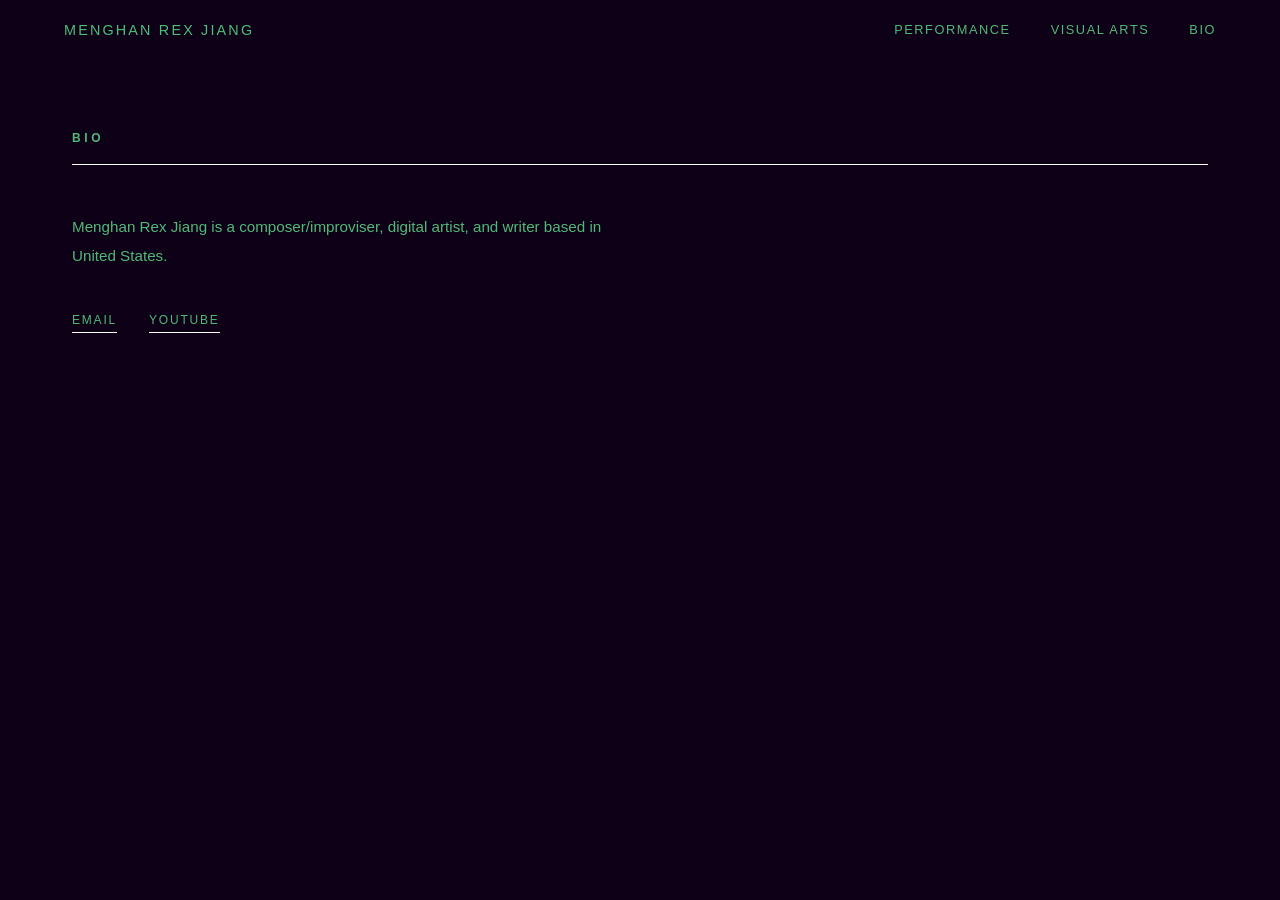
==== bio.html @ ae7cb4e9 "Add files via upload" ====
<!DOCTYPE html>
<html lang="en-US">
<head>
  <meta charset="UTF-8" />
  <meta name="viewport" content="width=device-width, initial-scale=1.0"/>
  <title>Bio</title>
  <link rel="stylesheet" href="style.css" />
</head>

<body>
  <!-- 导航栏 -->
  <nav id="navbar">
    <span class="nav-name">
      <a href="index.html">Menghan Rex Jiang</a>
    </span>
    <div class="nav-links">
      <a href="performance.html">Performance</a>
      <a href="visual-art.html">Visual Arts</a>
      <a href="bio.html">Bio</a>
    </div>
  </nav>

 <!-- Bio 区块 -->
  <section id="about" class="section about-section">
    <h2 class="section-title">Bio</h2>
    <div class="about-content">
      <p>
        Menghan Rex Jiang is a composer/improviser, digital artist, and writer based in 
        United States.  
      </p>
      <div class="contact-links">
        <a href="rxsrecs@gmail.com">Email</a>
        <a href="https://youtube.com/channel/UCQjOI5kVeLIl44JwUlTnqJA" target="_blank">
            YouTube
        </a>
      </div>
    </div>
  </section>
</body>
</html>
---- style.css ----
/* ==============================
   CSS 变量 & Reset
============================== */
:root {
  --bg: #0e0017;
  --surface: #12001d;
  --border: #ffffff;
  --text-primary: #4dbe79;
  --text-secondary: #50b978;
  --accent: #f0f0f0;
  --font: 'Helvetica Neue', Helvetica, Arial, sans-serif;
  --transition: 0.3s ease;
  --radius: 4px;
}

*, *::before, *::after {
  box-sizing: border-box;
  margin: 0;
  padding: 0;
}

html {
  scroll-behavior: smooth;
  font-size: 16px;
}

body {
  background-color: var(--bg);
  color: var(--text-primary);
  font-family: var(--font);
  line-height: 1.6;
  -webkit-font-smoothing: antialiased;
}

img {
  display: block;
  width: 100%;
  height: 100%;
  object-fit: cover;
}

a {
  color: var(--text-primary);
  text-decoration: none;
  transition: opacity var(--transition);
}

a:hover {
  opacity: 0.6;
}

/* ==============================
   导航栏
============================== */
#navbar {
  position: fixed;
  top: 0;
  left: 0;
  width: 100%;
  z-index: 100;
  display: flex;
  justify-content: space-between;
  align-items: center;
  padding: 1.2rem 4rem;
  background: #0e0017;
  backdrop-filter: blur(12px);
  border-bottom: 1px solid transparent;
  transition: border-color var(--transition);
}

#navbar.scrolled {
  border-bottom-color: var(--border);
}

.nav-name {
  font-size: 0.9rem;
  letter-spacing: 0.15em;
  text-transform: uppercase;
  font-weight: 500;
}

.nav-links {
  display: flex;
  gap: 2.5rem;
}

.nav-links a {
  font-size: 0.8rem;
  letter-spacing: 0.12em;
  text-transform: uppercase;
  color: var(--text-secondary);
  transition: color var(--transition);
}

.nav-links a:hover {
  color: var(--text-primary);
  opacity: 1;
}

/* ==============================
   Hero
============================== */
#hero {
  height: 100vh;
  display: flex;
  align-items: center;
  justify-content: center;
  text-align: center;
}

.hero-content h1 {
  font-size: clamp(2.5rem, 8vw, 7rem);
  font-weight: 300;
  letter-spacing: 0.05em;
  line-height: 1.1;
}

.hero-sub {
  margin-top: 1rem;
  font-size: 0.85rem;
  letter-spacing: 0.25em;
  text-transform: uppercase;
  color: var(--text-secondary);
}

.hero-line {
  width: 1px;
  height: 60px;
  background: var(--border);
  margin: 2.5rem auto 0;
  animation: fadeDown 1.2s ease forwards;
}

@keyframes fadeDown {
  from { opacity: 0; transform: scaleY(0); transform-origin: top; }
  to   { opacity: 1; transform: scaleY(1); }
}

/* ==============================
   Section 通用
============================== */
.section {
  max-width: 1200px;
  margin: 0 auto;
  padding: 8rem 2rem;
}

.section-title {
  font-size: 0.75rem;
  letter-spacing: 0.3em;
  text-transform: uppercase;
  color: var(--text-secondary);
  margin-bottom: 3rem;
  padding-bottom: 1rem;
  border-bottom: 1px solid var(--border);
}

/* ==============================
   Grid & Cards
============================== */
.grid {
  display: grid;
  grid-template-columns: repeat(auto-fill, minmax(300px, 1fr));
  gap: 1.5rem;
}

.card {
  background: var(--surface);
  border: 1px solid var(--border);
  border-radius: var(--radius);
  overflow: hidden;
  cursor: pointer;
  transition: border-color var(--transition), transform var(--transition);
}

.card:hover {
  border-color: #555;
  transform: translateY(-3px);
}

/* 缩略图容器 */
.card-thumb {
  position: relative;
  width: 100%;
  aspect-ratio: 16 / 9;
  overflow: hidden;
  background: #111;
}

.card-thumb img {
  transition: transform 0.5s ease, opacity var(--transition);
  opacity: 0.85;
}

.card:hover .card-thumb img {
  transform: scale(1.04);
  opacity: 1;
}

/* 播放按钮 */
.play-btn {
  position: absolute;
  inset: 0;
  display: flex;
  align-items: center;
  justify-content: center;
  font-size: 1.8rem;
  color: rgba(255,255,255,0.9);
  background: rgba(0,0,0,0.3);
  opacity: 0;
  transition: opacity var(--transition);
}

.card:hover .play-btn {
  opacity: 1;
}

/* 艺术作品 Overlay */
.art-thumb {
  aspect-ratio: 16 / 9;
}

.art-overlay {
  position: absolute;
  inset: 0;
  display: flex;
  align-items: center;
  justify-content: center;
  background: rgba(0,0,0,0.5);
  opacity: 0;
  transition: opacity var(--transition);
  font-size: 0.75rem;
  letter-spacing: 0.2em;
  text-transform: uppercase;
}

.card:hover .art-overlay {
  opacity: 1;
}

/* Card 信息区 */
.card-info {
  padding: 1rem 1.2rem;
}

.card-info h3 {
  font-size: 0.95rem;
  font-weight: 400;
  margin-bottom: 0.3rem;
}

.card-info p {
  font-size: 0.75rem;
  color: var(--text-secondary);
  letter-spacing: 0.05em;
}

/* ==============================
   About
============================== */
.about-section {
  border-top: 1px solid var(--border);
}

.about-content {
  max-width: 560px;
}

.about-content p {
  font-size: 0.95rem;
  color: var(--text-secondary);
  line-height: 1.9;
  margin-bottom: 2.5rem;
}

.contact-links {
  display: flex;
  gap: 2rem;
}

.contact-links a {
  font-size: 0.75rem;
  letter-spacing: 0.15em;
  text-transform: uppercase;
  color: var(--text-secondary);
  border-bottom: 1px solid var(--border);
  padding-bottom: 2px;
  transition: color var(--transition), border-color var(--transition);
}

.contact-links a:hover {
  color: var(--text-primary);
  border-color: var(--text-primary);
  opacity: 1;
}

/* ==============================
   Footer
============================== */
footer {
  text-align: center;
  padding: 2rem;
  font-size: 0.7rem;
  color: var(--border);
  letter-spacing: 0.1em;
  border-top: 1px solid var(--border);
}

/* ==============================
   Modal — 通用
============================== */
.modal {
  position: fixed;
  inset: 0;
  z-index: 200;
  display: flex;
  align-items: center;
  justify-content: center;
}

.modal.hidden {
  display: none;
}

.modal-backdrop {
  position: absolute;
  inset: 0;
  background: rgba(0, 0, 0, 0.92);
  cursor: pointer;
}

.modal-body {
  position: relative;
  z-index: 1;
  width: 90%;
  max-width: 900px;
  animation: modalIn 0.25s ease;
}

@keyframes modalIn {
  from { opacity: 0; transform: scale(0.96); }
  to   { opacity: 1; transform: scale(1); }
}

.modal-close {
  position: absolute;
  top: -2.5rem;
  right: 0;
  background: none;
  border: none;
  color: var(--text-secondary);
  font-size: 1rem;
  cursor: pointer;
  letter-spacing: 0.05em;
  transition: color var(--transition);
}

.modal-close:hover {
  color: var(--text-primary);
}

/* 视频 Modal */
.video-wrapper {
  position: relative;
  width: 100%;
  aspect-ratio: 16 / 9;
  background: #000;
}

.video-wrapper iframe {
  position: absolute;
  inset: 0;
  width: 100%;
  height: 100%;
}

/* 图片 Modal */
.img-modal-body {
  max-width: 90vh;
  text-align: center;
}

#modal-img {
  width: 100%;
  height: auto;
  max-height: 85vh;
  object-fit: contain;
  border-radius: var(--radius);
}

/* ==============================
   响应式
============================== */
@media (max-width: 768px) {
  #navbar {
    padding: 1rem 1.5rem;
  }

  .nav-links {
    gap: 1.5rem;
  }

  .section {
    padding: 5rem 1.2rem;
  }

  .grid {
    grid-template-columns: 1fr;
  }
}

@media (max-width: 480px) {
  .nav-links a {
    font-size: 0.7rem;
  }

  .contact-links {
    flex-direction: column;
    gap: 1rem;
  }
}
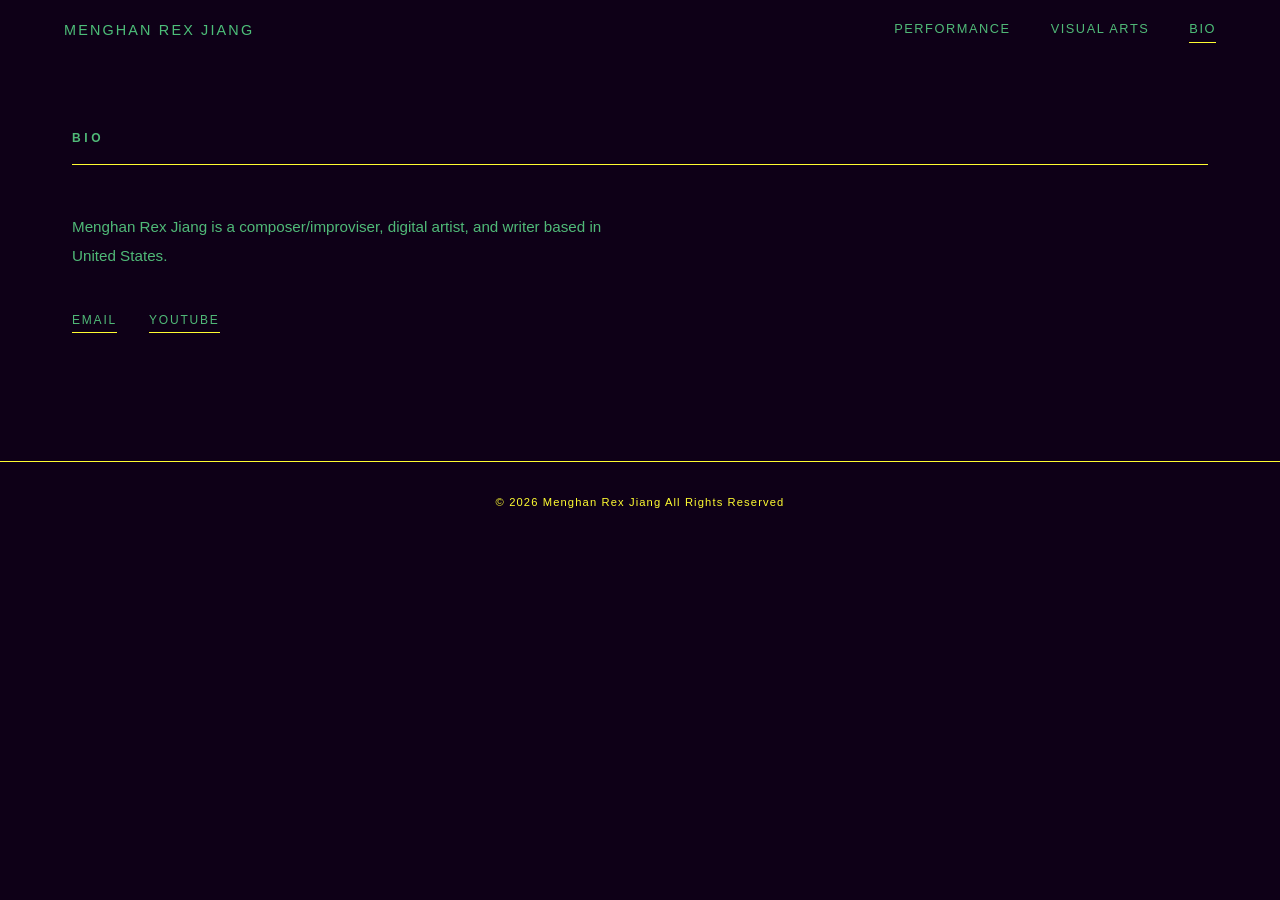
==== commit bd5d617e: "Fix site-wide bugs, accessibility and meta tags - Fix artwork lightbox not opening on visual-art.htm" ====
--- a/bio.html
+++ b/bio.html
@@ -2,39 +2,61 @@
 <html lang="en-US">
 <head>
   <meta charset="UTF-8" />
-  <meta name="viewport" content="width=device-width, initial-scale=1.0"/>
-  <title>Bio</title>
+  <meta name="viewport" content="width=device-width, initial-scale=1.0" />
+  <title>Bio — Menghan Rex Jiang</title>
+  <meta name="description" content="Menghan Rex Jiang is a composer/improviser, digital artist, and writer based in the United States." />
+  <meta name="author" content="Menghan Rex Jiang" />
+  <meta name="theme-color" content="#0e0017" />
+  <link rel="canonical" href="https://rexcain.github.io/bio.html" />
+  <link rel="icon" href="favicon.svg" type="image/svg+xml" />
+
+  <!-- 分享预览（Open Graph / Twitter） -->
+  <meta property="og:type" content="website" />
+  <meta property="og:url" content="https://rexcain.github.io/bio.html" />
+  <meta property="og:title" content="Bio — Menghan Rex Jiang" />
+  <meta property="og:description" content="Menghan Rex Jiang is a composer/improviser, digital artist, and writer based in the United States." />
+  <meta name="twitter:card" content="summary" />
+
   <link rel="stylesheet" href="style.css" />
 </head>
 
 <body>
+  <a class="skip-link" href="#main">Skip to content</a>
+
   <!-- 导航栏 -->
-  <nav id="navbar">
-    <span class="nav-name">
-      <a href="index.html">Menghan Rex Jiang</a>
-    </span>
-    <div class="nav-links">
+  <header id="navbar">
+    <a class="nav-name" href="index.html">Menghan Rex Jiang</a>
+    <nav class="nav-links" aria-label="Main">
       <a href="performance.html">Performance</a>
       <a href="visual-art.html">Visual Arts</a>
-      <a href="bio.html">Bio</a>
-    </div>
-  </nav>
+      <a href="bio.html" aria-current="page">Bio</a>
+    </nav>
+  </header>
 
- <!-- Bio 区块 -->
-  <section id="about" class="section about-section">
-    <h2 class="section-title">Bio</h2>
-    <div class="about-content">
-      <p>
-        Menghan Rex Jiang is a composer/improviser, digital artist, and writer based in 
-        United States.  
-      </p>
-      <div class="contact-links">
-        <a href="rxsrecs@gmail.com">Email</a>
-        <a href="https://youtube.com/channel/UCQjOI5kVeLIl44JwUlTnqJA" target="_blank">
-            YouTube
-        </a>
+  <main id="main">
+
+    <!-- Bio 区块 -->
+    <section id="about" class="section about-section" aria-labelledby="about-title">
+      <h1 id="about-title" class="section-title">Bio</h1>
+      <div class="about-content">
+        <p>
+          Menghan Rex Jiang is a composer/improviser, digital artist, and writer based in
+          United States.
+        </p>
+        <div class="contact-links">
+          <a href="mailto:rxsrecs@gmail.com">Email</a>
+          <a href="https://youtube.com/channel/UCQjOI5kVeLIl44JwUlTnqJA" target="_blank" rel="noopener noreferrer">YouTube</a>
+        </div>
       </div>
-    </div>
-  </section>
+    </section>
+
+  </main>
+
+  <!-- Footer -->
+  <footer>
+    <p>© <span id="year">2026</span> Menghan Rex Jiang All Rights Reserved</p>
+  </footer>
+
+  <script src="script.js"></script>
 </body>
 </html>
--- a/style.css
+++ b/style.css
@@ -4,7 +4,7 @@
 :root {
   --bg: #0e0017;
   --surface: #12001d;
-  --border: #ffffff;
+  --border: #fffc31;
   --text-primary: #4dbe79;
   --text-secondary: #50b978;
   --accent: #f0f0f0;
@@ -47,6 +47,27 @@
 
 a:hover {
   opacity: 0.6;
+}
+
+:focus-visible {
+  outline: 1px solid var(--text-primary);
+  outline-offset: 3px;
+}
+
+/* 跳到正文（键盘用户） */
+.skip-link {
+  position: absolute;
+  top: -100px;
+  left: 1rem;
+  z-index: 300;
+  padding: 0.5rem 1rem;
+  background: var(--text-primary);
+  color: var(--bg);
+  font-size: 0.8rem;
+}
+
+.skip-link:focus {
+  top: 1rem;
 }
 
 /* ==============================
@@ -97,6 +118,13 @@
   opacity: 1;
 }
 
+/* 当前所在页面 */
+.nav-links a[aria-current="page"] {
+  color: var(--text-primary);
+  border-bottom: 1px solid var(--border);
+  padding-bottom: 2px;
+}
+
 /* ==============================
    Hero
 ============================== */
@@ -173,9 +201,26 @@
   transition: border-color var(--transition), transform var(--transition);
 }
 
-.card:hover {
+.card:hover,
+.card:focus-visible {
   border-color: #555;
   transform: translateY(-3px);
+}
+
+/* 滚动进入动画：用 translate 属性，不和 hover 的 transform 冲突 */
+.card.reveal {
+  opacity: 0;
+  translate: 0 20px;
+  transition:
+    opacity 0.5s ease var(--reveal-delay, 0s),
+    translate 0.5s ease var(--reveal-delay, 0s),
+    border-color var(--transition),
+    transform var(--transition);
+}
+
+.card.reveal.is-visible {
+  opacity: 1;
+  translate: 0 0;
 }
 
 /* 缩略图容器 */
@@ -192,7 +237,8 @@
   opacity: 0.85;
 }
 
-.card:hover .card-thumb img {
+.card:hover .card-thumb img,
+.card:focus-visible .card-thumb img {
   transform: scale(1.04);
   opacity: 1;
 }
@@ -211,8 +257,19 @@
   transition: opacity var(--transition);
 }
 
-.card:hover .play-btn {
+.card:hover .play-btn,
+.card:focus-visible .play-btn {
   opacity: 1;
+}
+
+/* 图片加载失败时的占位 */
+.card-thumb.is-broken {
+  background:
+    repeating-linear-gradient(45deg, var(--bg) 0 10px, var(--surface) 10px 20px);
+}
+
+.card-thumb.is-broken img {
+  visibility: hidden;
 }
 
 /* 艺术作品 Overlay */
@@ -234,7 +291,8 @@
   text-transform: uppercase;
 }
 
-.card:hover .art-overlay {
+.card:hover .art-overlay,
+.card:focus-visible .art-overlay {
   opacity: 1;
 }
 
@@ -344,8 +402,9 @@
 
 .modal-close {
   position: absolute;
-  top: -2.5rem;
-  right: 0;
+  top: -2.75rem;
+  right: -0.5rem;
+  padding: 0.5rem;
   background: none;
   border: none;
   color: var(--text-secondary);
@@ -410,8 +469,30 @@
 }
 
 @media (max-width: 480px) {
+  /* 名字一行、链接一行，避免挤在一起换行 */
+  #navbar {
+    padding: 0.9rem 1rem;
+    flex-direction: column;
+    align-items: flex-start;
+    gap: 0.4rem;
+  }
+
+  .nav-name,
+  .nav-links a {
+    white-space: nowrap;
+  }
+
+  .section {
+    padding-top: 7rem;
+  }
+
+  .nav-links {
+    gap: 1rem;
+  }
+
   .nav-links a {
     font-size: 0.7rem;
+    letter-spacing: 0.08em;
   }
 
   .contact-links {
@@ -419,3 +500,22 @@
     gap: 1rem;
   }
 }
+
+/* ==============================
+   减少动画（系统设置）
+============================== */
+@media (prefers-reduced-motion: reduce) {
+  html {
+    scroll-behavior: auto;
+  }
+
+  *, *::before, *::after {
+    animation: none !important;
+    transition: none !important;
+  }
+
+  .card.reveal {
+    opacity: 1;
+    translate: none;
+  }
+}
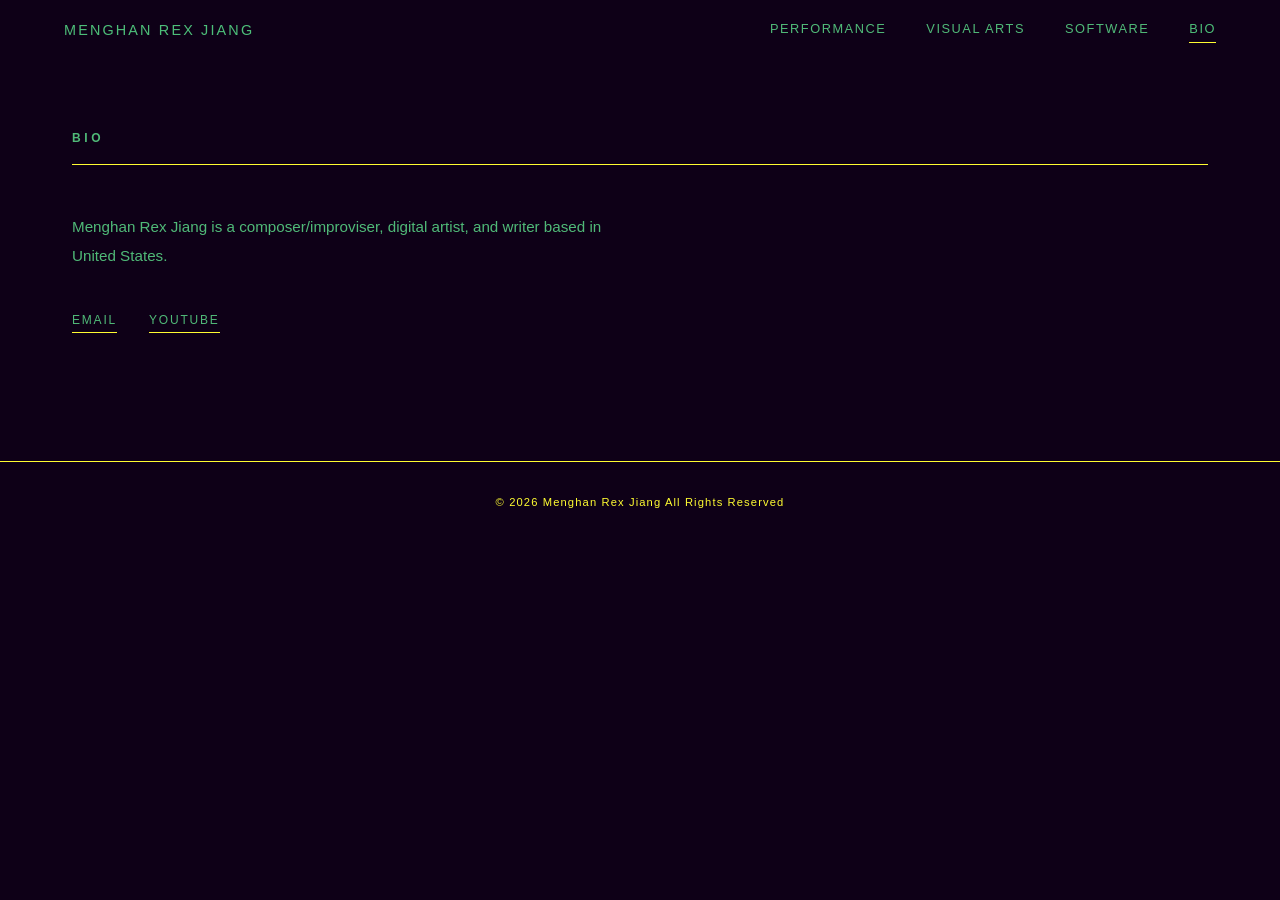
==== commit 09bd25e3: "Add Software page for current projects - New software.html with project cards for Palinmnesia, the m" ====
--- a/bio.html
+++ b/bio.html
@@ -29,6 +29,7 @@
     <nav class="nav-links" aria-label="Main">
       <a href="performance.html">Performance</a>
       <a href="visual-art.html">Visual Arts</a>
+      <a href="software.html">Software</a>
       <a href="bio.html" aria-current="page">Bio</a>
     </nav>
   </header>
--- a/style.css
+++ b/style.css
@@ -262,6 +262,67 @@
   opacity: 1;
 }
 
+/* Software 项目卡片（无缩略图、不可点击） */
+.project-card {
+  cursor: default;
+  display: flex;
+  flex-direction: column;
+}
+
+.project-card .card-info {
+  display: flex;
+  flex-direction: column;
+  gap: 0.6rem;
+  height: 100%;
+  padding: 1.5rem 1.4rem;
+}
+
+.project-card h3 {
+  font-size: 1.15rem;
+  margin-bottom: 0;
+}
+
+.project-card .project-status {
+  font-size: 0.65rem;
+  letter-spacing: 0.2em;
+  text-transform: uppercase;
+  color: var(--border);
+}
+
+.project-card .project-note {
+  font-size: 0.8rem;
+  color: var(--text-secondary);
+}
+
+.project-card .project-sub {
+  font-size: 0.8rem;
+  font-style: italic;
+}
+
+.project-card .project-desc {
+  font-size: 0.85rem;
+  line-height: 1.7;
+  letter-spacing: 0;
+}
+
+.project-tags {
+  list-style: none;
+  display: flex;
+  flex-wrap: wrap;
+  gap: 0.4rem;
+  margin-top: auto;
+  padding-top: 0.6rem;
+}
+
+.project-tags li {
+  font-size: 0.65rem;
+  letter-spacing: 0.08em;
+  padding: 0.15rem 0.55rem;
+  border: 1px solid var(--text-secondary);
+  border-radius: 999px;
+  color: var(--text-secondary);
+}
+
 /* 图片加载失败时的占位 */
 .card-thumb.is-broken {
   background:
@@ -487,7 +548,8 @@
   }
 
   .nav-links {
-    gap: 1rem;
+    flex-wrap: wrap;
+    gap: 0.4rem 1rem;
   }
 
   .nav-links a {
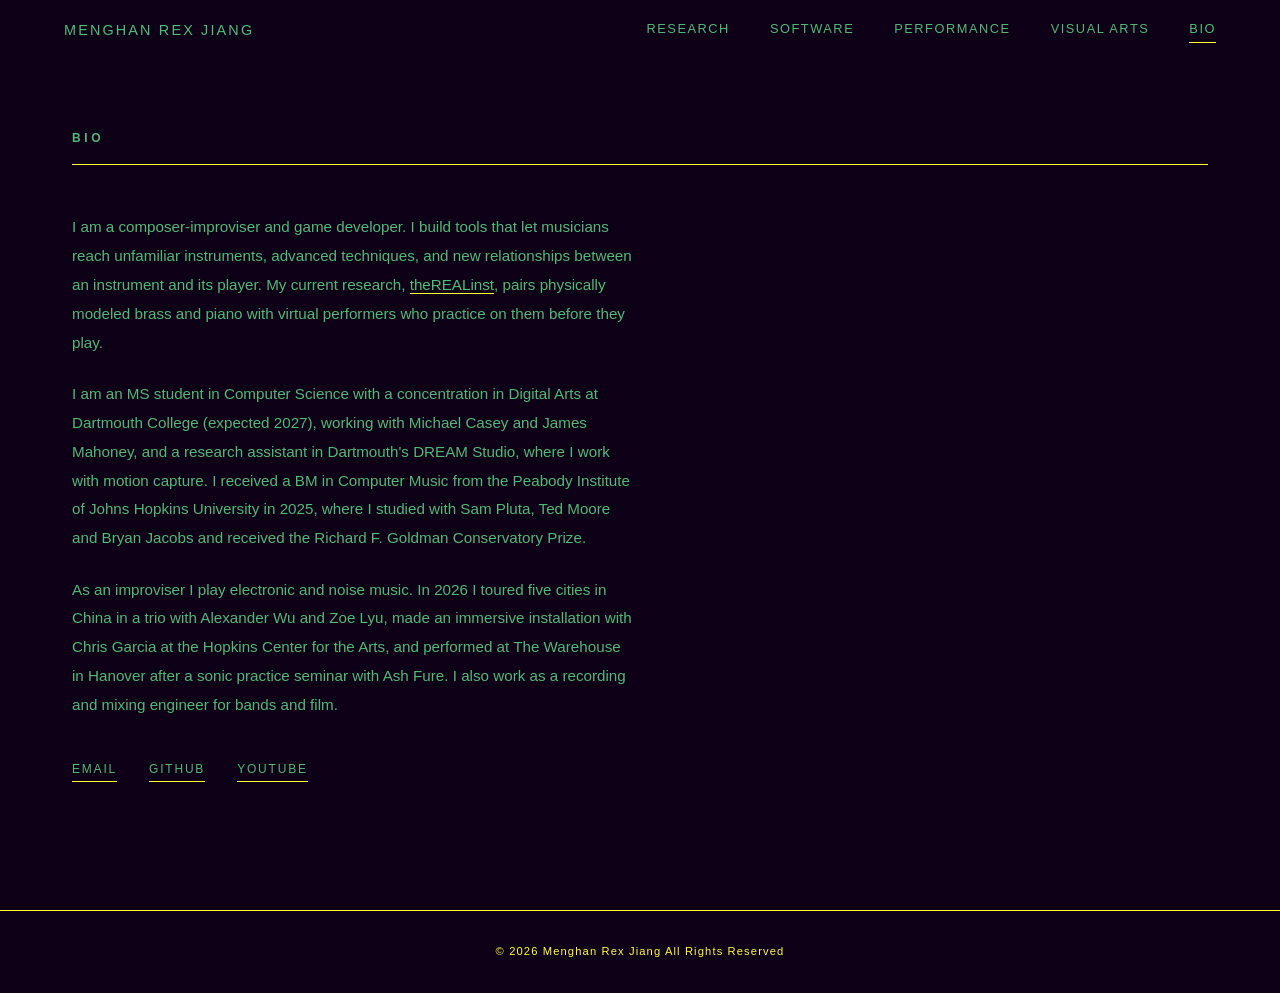
==== commit bc0d10cf: "Add Research page for theREALinst; single-screen home; rework Software and Bio 2026-11-06 02:00 EST " ====
--- a/bio.html
+++ b/bio.html
@@ -4,7 +4,7 @@
   <meta charset="UTF-8" />
   <meta name="viewport" content="width=device-width, initial-scale=1.0" />
   <title>Bio — Menghan Rex Jiang</title>
-  <meta name="description" content="Menghan Rex Jiang is a composer/improviser, digital artist, and writer based in the United States." />
+  <meta name="description" content="Menghan Rex Jiang is a composer-improviser and game developer, an MS student at Dartmouth College." />
   <meta name="author" content="Menghan Rex Jiang" />
   <meta name="theme-color" content="#0e0017" />
   <link rel="canonical" href="https://rexcain.github.io/bio.html" />
@@ -14,7 +14,7 @@
   <meta property="og:type" content="website" />
   <meta property="og:url" content="https://rexcain.github.io/bio.html" />
   <meta property="og:title" content="Bio — Menghan Rex Jiang" />
-  <meta property="og:description" content="Menghan Rex Jiang is a composer/improviser, digital artist, and writer based in the United States." />
+  <meta property="og:description" content="Menghan Rex Jiang is a composer-improviser and game developer, an MS student at Dartmouth College." />
   <meta name="twitter:card" content="summary" />
 
   <link rel="stylesheet" href="style.css" />
@@ -27,9 +27,10 @@
   <header id="navbar">
     <a class="nav-name" href="index.html">Menghan Rex Jiang</a>
     <nav class="nav-links" aria-label="Main">
+      <a href="research.html">Research</a>
+      <a href="software.html">Software</a>
       <a href="performance.html">Performance</a>
       <a href="visual-art.html">Visual Arts</a>
-      <a href="software.html">Software</a>
       <a href="bio.html" aria-current="page">Bio</a>
     </nav>
   </header>
@@ -41,11 +42,27 @@
       <h1 id="about-title" class="section-title">Bio</h1>
       <div class="about-content">
         <p>
-          Menghan Rex Jiang is a composer/improviser, digital artist, and writer based in
-          United States.
+          I am a composer-improviser and game developer. I build tools that let musicians reach
+          unfamiliar instruments, advanced techniques, and new relationships between an instrument and its
+          player. My current research, <a href="research.html">theREALinst</a>, pairs physically modeled brass
+          and piano with virtual performers who practice on them before they play.
+        </p>
+        <p>
+          I am an MS student in Computer Science with a concentration in Digital Arts at Dartmouth College
+          (expected 2027), working with Michael Casey and James Mahoney, and a research assistant in
+          Dartmouth's DREAM Studio, where I work with motion capture. I received a BM in Computer Music
+          from the Peabody Institute of Johns Hopkins University in 2025, where I studied with Sam Pluta,
+          Ted Moore and Bryan Jacobs and received the Richard F. Goldman Conservatory Prize.
+        </p>
+        <p>
+          As an improviser I play electronic and noise music. In 2026 I toured five cities in China in a trio
+          with Alexander Wu and Zoe Lyu, made an immersive installation with Chris Garcia at the Hopkins Center
+          for the Arts, and performed at The Warehouse in Hanover after a sonic practice seminar with Ash Fure.
+          I also work as a recording and mixing engineer for bands and film.
         </p>
         <div class="contact-links">
           <a href="mailto:rxsrecs@gmail.com">Email</a>
+          <a href="https://github.com/Rexcain" target="_blank" rel="noopener noreferrer">GitHub</a>
           <a href="https://youtube.com/channel/UCQjOI5kVeLIl44JwUlTnqJA" target="_blank" rel="noopener noreferrer">YouTube</a>
         </div>
       </div>
--- a/style.css
+++ b/style.css
@@ -128,36 +128,9 @@
 /* ==============================
    Hero
 ============================== */
-#hero {
-  height: 100vh;
-  display: flex;
-  align-items: center;
-  justify-content: center;
-  text-align: center;
-}
-
-.hero-content h1 {
-  font-size: clamp(2.5rem, 8vw, 7rem);
-  font-weight: 300;
-  letter-spacing: 0.05em;
-  line-height: 1.1;
-}
-
-.hero-sub {
-  margin-top: 1rem;
-  font-size: 0.85rem;
-  letter-spacing: 0.25em;
-  text-transform: uppercase;
-  color: var(--text-secondary);
-}
-
-.hero-line {
-  width: 1px;
-  height: 60px;
-  background: var(--border);
-  margin: 2.5rem auto 0;
-  animation: fadeDown 1.2s ease forwards;
-}
+
+
+
 
 @keyframes fadeDown {
   from { opacity: 0; transform: scaleY(0); transform-origin: top; }
@@ -299,10 +272,16 @@
   font-style: italic;
 }
 
-.project-card .project-desc {
-  font-size: 0.85rem;
-  line-height: 1.7;
-  letter-spacing: 0;
+.project-links {
+  display: flex;
+  flex-wrap: wrap;
+  gap: 1rem;
+}
+
+.project-links a {
+  font-size: 0.75rem;
+  letter-spacing: 0.15em;
+  text-transform: uppercase;
 }
 
 .project-tags {
@@ -581,3 +560,233 @@
     translate: none;
   }
 }
+
+/* ==============================
+   长文页面（Research）
+============================== */
+.prose {
+  max-width: 760px;
+}
+
+.prose h1 {
+  font-size: 2.4rem;
+  font-weight: 300;
+  letter-spacing: 0.04em;
+  color: var(--accent);
+}
+
+.prose .lede {
+  font-size: 1.15rem;
+  color: var(--text-primary);
+  margin: 0.5rem 0 0.25rem;
+}
+
+.prose .meta {
+  font-size: 0.75rem;
+  letter-spacing: 0.08em;
+  color: var(--text-secondary);
+  opacity: 0.8;
+  margin-bottom: 2.5rem;
+}
+
+.prose .question {
+  font-size: 1.2rem;
+  font-style: italic;
+  color: var(--accent);
+  border-left: 2px solid var(--border);
+  padding: 0.25rem 0 0.25rem 1.25rem;
+  margin-bottom: 2rem;
+}
+
+.prose h2 {
+  font-size: 0.75rem;
+  font-weight: 400;
+  letter-spacing: 0.3em;
+  text-transform: uppercase;
+  color: var(--text-secondary);
+  margin: 4rem 0 1.5rem;
+  padding-bottom: 0.75rem;
+  border-bottom: 1px solid var(--border);
+}
+
+.prose h3 {
+  font-size: 1.05rem;
+  font-weight: 500;
+  color: var(--accent);
+  margin: 2rem 0 0.75rem;
+}
+
+.prose p,
+.prose li {
+  font-size: 0.95rem;
+  line-height: 1.85;
+  color: var(--text-secondary);
+}
+
+.prose p {
+  margin-bottom: 1.1rem;
+}
+
+.prose ul {
+  padding-left: 1.2rem;
+  margin-bottom: 1.25rem;
+}
+
+.prose li {
+  margin-bottom: 0.4rem;
+}
+
+.prose a {
+  border-bottom: 1px solid var(--border);
+}
+
+.prose em,
+.prose strong {
+  color: var(--text-primary);
+}
+
+.prose .note {
+  font-size: 0.85rem;
+  font-style: italic;
+  opacity: 0.8;
+}
+
+.prose figure {
+  margin: 2rem 0;
+}
+
+.prose figure img {
+  height: auto;
+  object-fit: contain;
+  border: 1px solid #2a1a3a;
+}
+
+.prose figcaption {
+  font-size: 0.8rem;
+  line-height: 1.7;
+  color: var(--text-secondary);
+  opacity: 0.85;
+  margin-top: 0.6rem;
+}
+
+/* 试听 */
+.audio-list {
+  list-style: none;
+  padding: 0 !important;
+}
+
+.audio-list li {
+  margin-bottom: 1.5rem;
+}
+
+.audio-list .audio-title {
+  display: block;
+  color: var(--text-primary);
+  margin-bottom: 0.15rem;
+}
+
+.audio-list .audio-desc {
+  display: block;
+  font-size: 0.8rem;
+  margin-bottom: 0.5rem;
+}
+
+.audio-list audio {
+  width: 100%;
+  height: 36px;
+}
+
+.prose .refs li {
+  font-size: 0.8rem;
+  line-height: 1.6;
+}
+
+
+
+
+@media (max-width: 600px) {
+  .prose h1 { font-size: 1.8rem; }
+}
+
+/* Bio 正文里的链接、段距 */
+.about-content p {
+  margin-bottom: 1.4rem;
+}
+
+.about-content p a {
+  border-bottom: 1px solid var(--border);
+}
+
+.about-content .contact-links {
+  margin-top: 2.5rem;
+}
+
+/* ==============================
+   首页：只有一屏（名字、定位、导航），不往下滑
+============================== */
+.home-page {
+  min-height: 100vh;
+  min-height: 100svh;
+  display: flex;
+  flex-direction: column;
+}
+
+.home {
+  flex: 1;
+  display: flex;
+  flex-direction: column;
+  justify-content: center;
+  padding: 4rem 8vw;
+}
+
+.home-name {
+  font-size: clamp(2.2rem, 7vw, 5.5rem);
+  font-weight: 200;
+  letter-spacing: 0.02em;
+  line-height: 1.1;
+  color: var(--text-primary);
+}
+
+.home-sub {
+  margin-top: 1rem;
+  font-size: 0.85rem;
+  letter-spacing: 0.25em;
+  text-transform: uppercase;
+  color: var(--text-secondary);
+}
+
+.home-links {
+  display: flex;
+  flex-direction: column;
+  align-items: flex-start;
+  gap: 0.9rem;
+  margin-top: 3.5rem;
+}
+
+.home-links a {
+  font-size: 1.15rem;
+  letter-spacing: 0.08em;
+  color: var(--text-primary);
+  border-bottom: 1px solid transparent;
+  transition: border-color var(--transition), opacity var(--transition);
+}
+
+.home-links a:hover {
+  opacity: 1;
+  border-bottom-color: var(--border);
+}
+
+/* 播放器跟随深色主题 */
+.audio-list audio {
+  color-scheme: dark;
+}
+
+/* Software 页的卡片：平时灰框，悬停变黄 */
+.project-card {
+  border-color: #555;
+}
+
+.project-card:hover,
+.project-card:focus-within {
+  border-color: var(--border);
+}
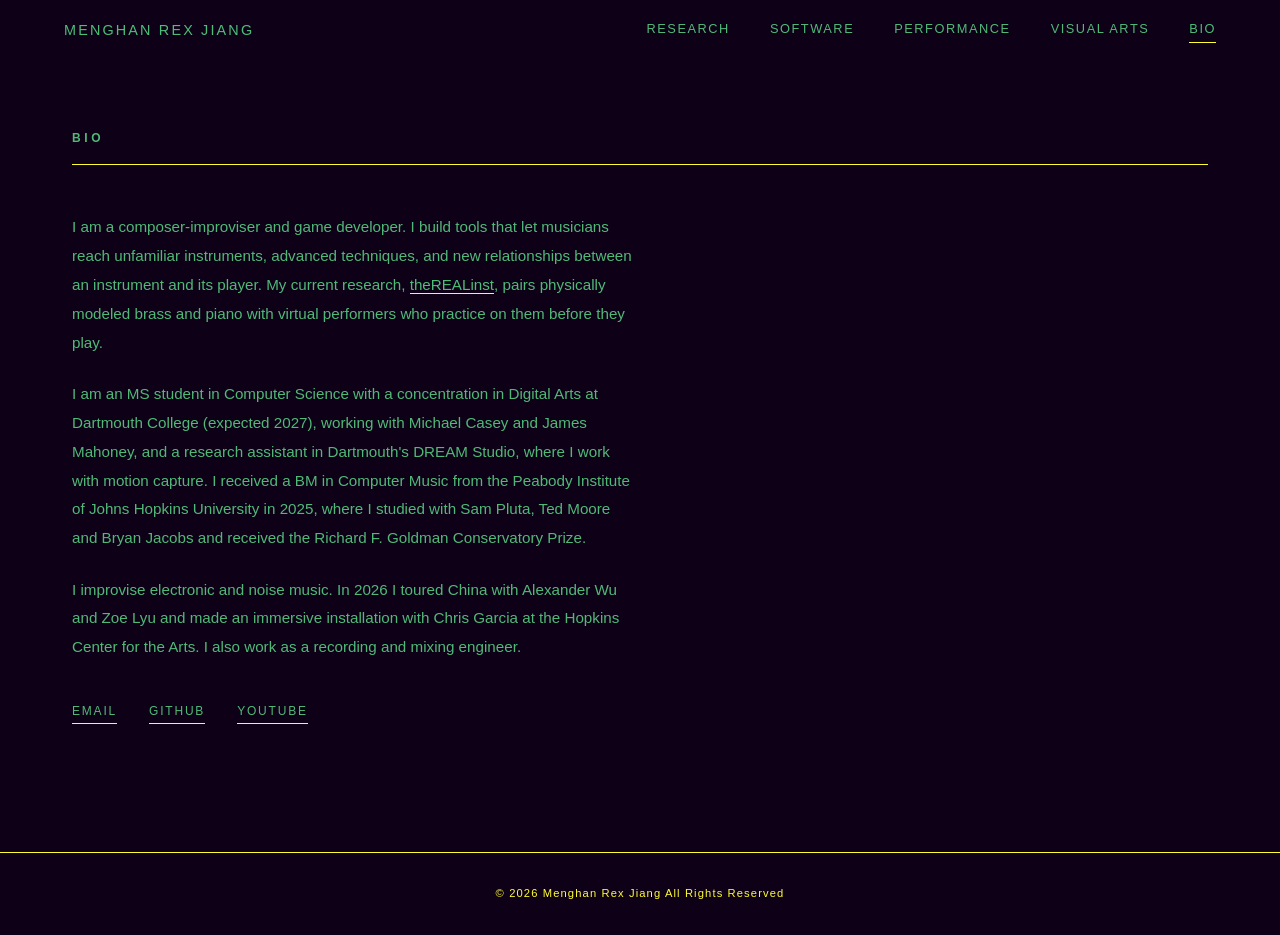
==== commit bcbadc55: "Condense performance paragraph in Bio 2026-11-06 02:25 EST · mac-mini  Co-Authored-By: Claude Opus 5" ====
--- a/bio.html
+++ b/bio.html
@@ -55,10 +55,9 @@
           Ted Moore and Bryan Jacobs and received the Richard F. Goldman Conservatory Prize.
         </p>
         <p>
-          As an improviser I play electronic and noise music. In 2026 I toured five cities in China in a trio
-          with Alexander Wu and Zoe Lyu, made an immersive installation with Chris Garcia at the Hopkins Center
-          for the Arts, and performed at The Warehouse in Hanover after a sonic practice seminar with Ash Fure.
-          I also work as a recording and mixing engineer for bands and film.
+          I improvise electronic and noise music. In 2026 I toured China with Alexander Wu and Zoe Lyu
+          and made an immersive installation with Chris Garcia at the Hopkins Center for the Arts.
+          I also work as a recording and mixing engineer.
         </p>
         <div class="contact-links">
           <a href="mailto:rxsrecs@gmail.com">Email</a>
--- a/style.css
+++ b/style.css
@@ -284,23 +284,7 @@
   text-transform: uppercase;
 }
 
-.project-tags {
-  list-style: none;
-  display: flex;
-  flex-wrap: wrap;
-  gap: 0.4rem;
-  margin-top: auto;
-  padding-top: 0.6rem;
-}
-
-.project-tags li {
-  font-size: 0.65rem;
-  letter-spacing: 0.08em;
-  padding: 0.15rem 0.55rem;
-  border: 1px solid var(--text-secondary);
-  border-radius: 999px;
-  color: var(--text-secondary);
-}
+
 
 /* 图片加载失败时的占位 */
 .card-thumb.is-broken {
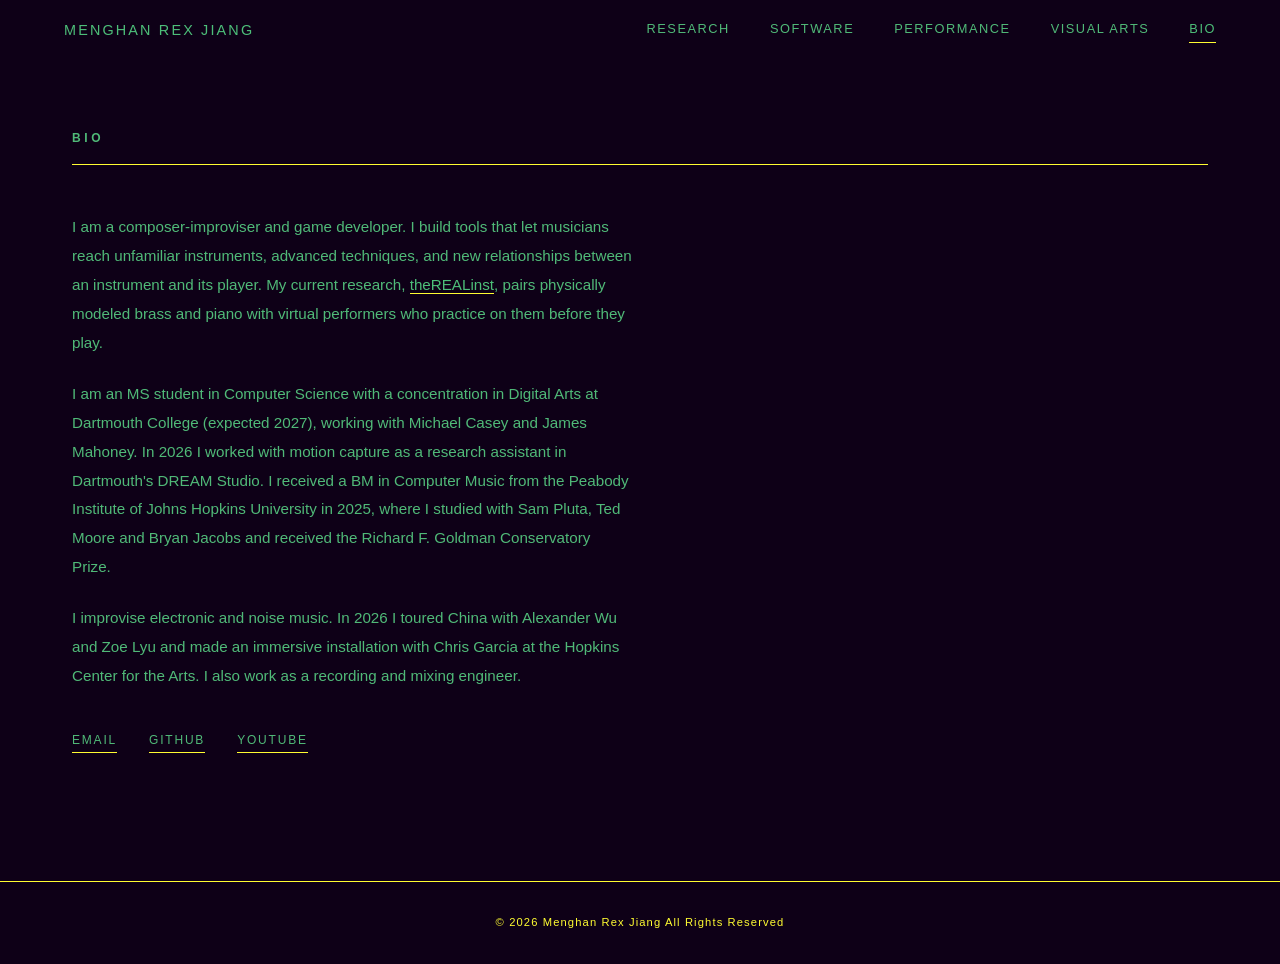
==== commit 14c541ce: "Bio: DREAM Studio assistantship in past tense 2026-11-06 02:45 EST · mac-mini  Co-Authored-By: Claud" ====
--- a/bio.html
+++ b/bio.html
@@ -49,8 +49,8 @@
         </p>
         <p>
           I am an MS student in Computer Science with a concentration in Digital Arts at Dartmouth College
-          (expected 2027), working with Michael Casey and James Mahoney, and a research assistant in
-          Dartmouth's DREAM Studio, where I work with motion capture. I received a BM in Computer Music
+          (expected 2027), working with Michael Casey and James Mahoney. In 2026 I worked with motion capture
+          as a research assistant in Dartmouth's DREAM Studio. I received a BM in Computer Music
           from the Peabody Institute of Johns Hopkins University in 2025, where I studied with Sam Pluta,
           Ted Moore and Bryan Jacobs and received the Richard F. Goldman Conservatory Prize.
         </p>
